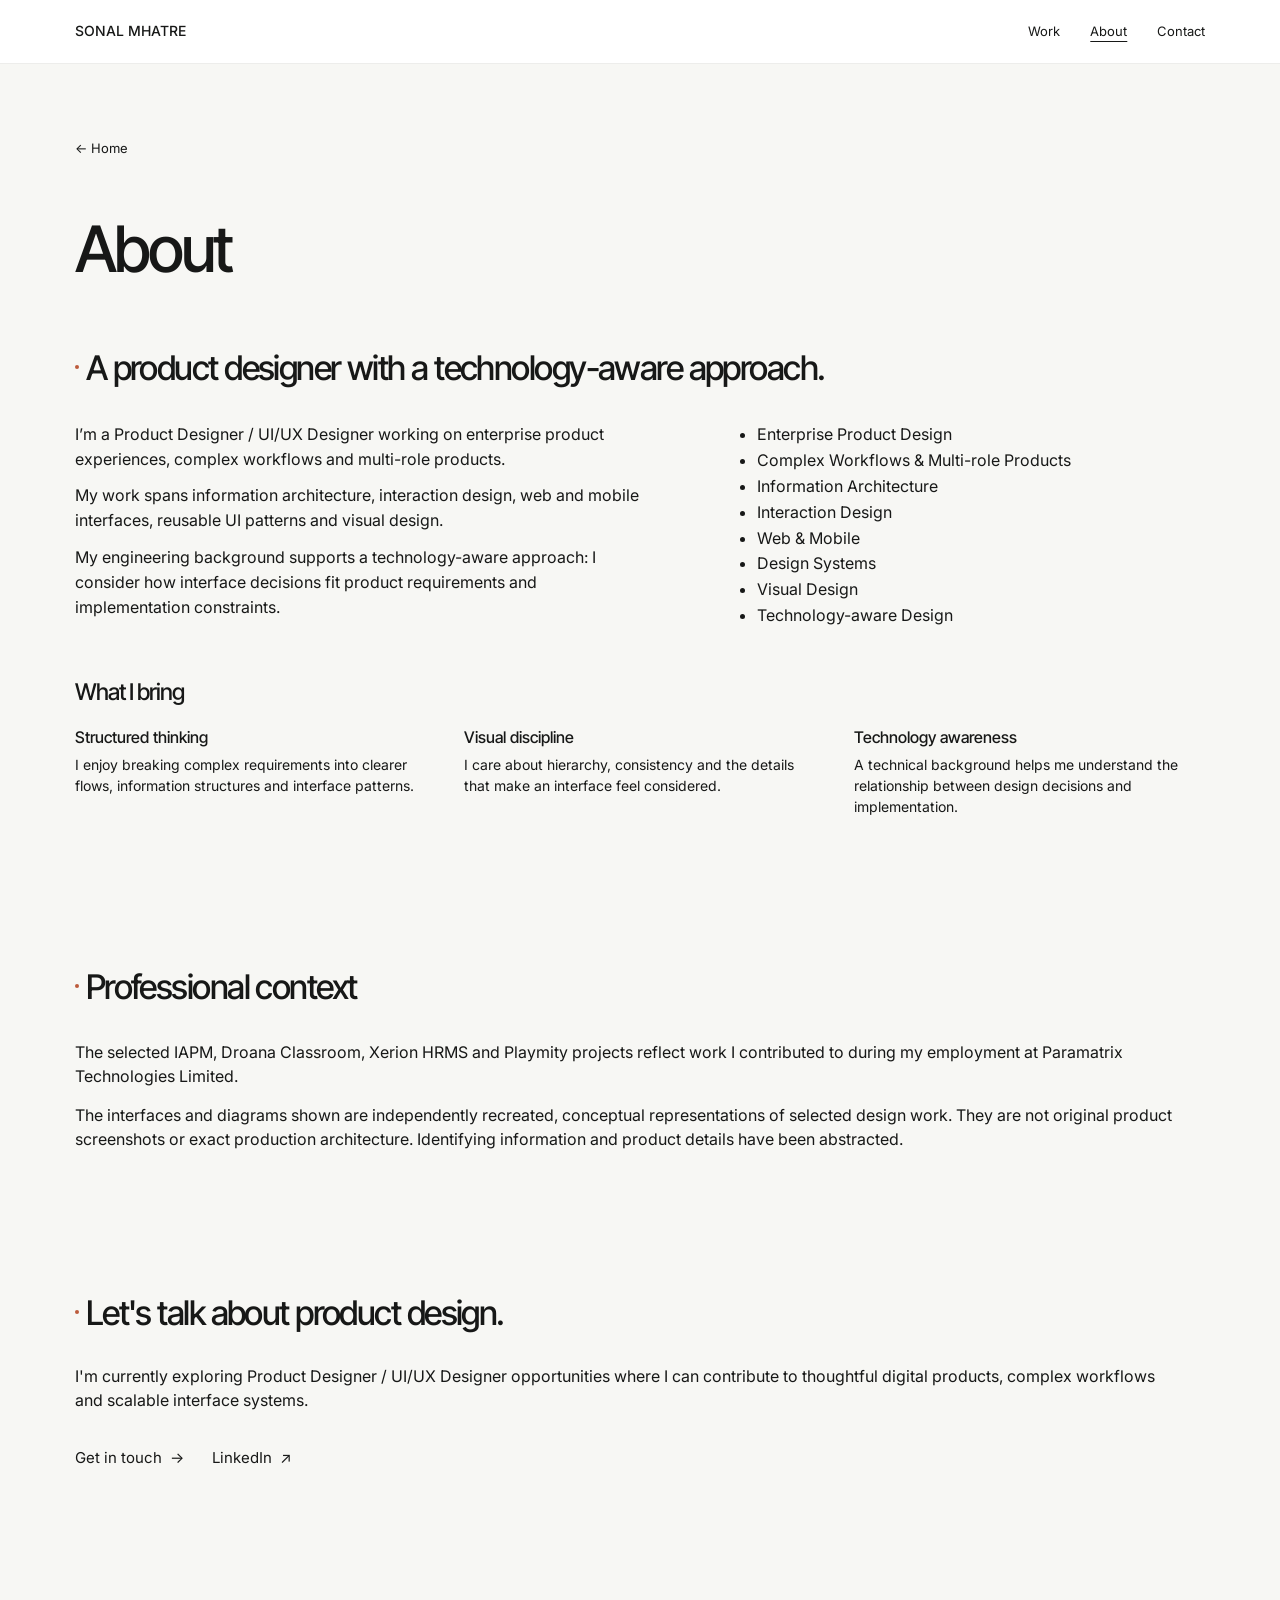
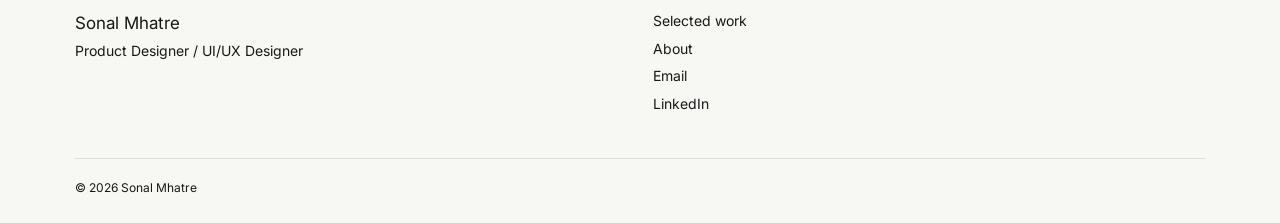
==== about/index.html @ ea8ea366 "Launch Sonal Mhatre Portfolio V1" ====
<!DOCTYPE html>

<html lang="en">
<head>
<meta charset="utf-8"/>
<meta content="width=device-width, initial-scale=1" name="viewport"/>
<meta content="#f7f7f4" name="theme-color"/>
<meta content="About Sonal Mhatre, Product Designer / UI/UX Designer working across enterprise workflows, web and mobile interfaces." name="description"/>
<title>About — Sonal Mhatre</title>
<link href="../css/styles.css" rel="stylesheet"/>
<script defer="" src="../js/script.js"></script>
</head>
<body>
<a class="skip-link" href="#main">Skip to main content</a>
<header class="site-header">
<div class="shell nav-shell">
<a aria-label="Sonal Mhatre — home" class="wordmark" href="../">SONAL MHATRE</a>
<button aria-controls="site-nav" aria-expanded="false" aria-label="Open navigation menu" class="menu-toggle">MENU</button>
<nav aria-label="Primary navigation" class="site-nav" id="site-nav">
<a href="../#work">Work</a>
<a aria-current="page" href="../about/">About</a>
<a href="../#contact">Contact</a>
</nav>
</div>
</header>
<main id="main"><div class="shell about-page"><a class="back-link" href="../">← Home</a><h1 class="about-page-title">About</h1><section aria-labelledby="about-title" class="section-about" id="about">
<h2 class="section-title" id="about-title">A product designer with a technology-aware approach.</h2>
<div class="about-columns">
<div class="about-statement"><p>I’m a Product Designer / UI/UX Designer working on enterprise product experiences, complex workflows and multi-role products.</p><p>My work spans information architecture, interaction design, web and mobile interfaces, reusable UI patterns and visual design.</p><p>My engineering background supports a technology-aware approach: I consider how interface decisions fit product requirements and implementation constraints.</p></div>
<ul class="specialisms"><li>Enterprise Product Design</li><li>Complex Workflows &amp; Multi-role Products</li><li>Information Architecture</li><li>Interaction Design</li><li>Web &amp; Mobile</li><li>Design Systems</li><li>Visual Design</li><li>Technology-aware Design</li></ul>
</div>
<div class="what-i-bring"><h3>What I bring</h3><div class="strengths"><div><h4>Structured thinking</h4><p>I enjoy breaking complex requirements into clearer flows, information structures and interface patterns.</p></div><div><h4>Visual discipline</h4><p>I care about hierarchy, consistency and the details that make an interface feel considered.</p></div><div><h4>Technology awareness</h4><p>A technical background helps me understand the relationship between design decisions and implementation.</p></div></div></div>
</section><section aria-labelledby="professional-context-title" class="section-about" id="professional-context"><h2 class="section-title" id="professional-context-title">Professional context</h2><p>The selected IAPM, Droana Classroom, Xerion HRMS and Playmity projects reflect work I contributed to during my employment at Paramatrix Technologies Limited.</p><p>The interfaces and diagrams shown are independently recreated, conceptual representations of selected design work. They are not original product screenshots or exact production architecture. Identifying information and product details have been abstracted.</p></section><section aria-labelledby="contact-title" class="section-contact" id="contact">
<h2 class="section-title" id="contact-title">Let's talk about product design.</h2>
<p>I'm currently exploring Product Designer / UI/UX Designer opportunities where I can contribute to thoughtful digital products, complex workflows and scalable interface systems.</p>
<div class="contact-actions"><a class="text-cta" href="mailto:sonalmhatre.design@gmail.com" aria-label="Get in touch by email with Sonal Mhatre">Get in touch <span aria-hidden="true">→</span></a><a class="text-cta" href="https://www.linkedin.com/in/sonalmhatre/" aria-label="Sonal Mhatre on LinkedIn">LinkedIn <span aria-hidden="true">↗</span></a></div>
</section></div></main><footer class="site-footer" id="footer">
<div class="shell footer-layout">
<div><a class="footer-name" href="../">Sonal Mhatre</a><p>Product Designer / UI/UX Designer</p></div>
<div class="footer-links"><a href="../#work">Selected work</a><a href="../about/">About</a><a href="mailto:sonalmhatre.design@gmail.com" aria-label="Email Sonal Mhatre">Email</a><a href="https://www.linkedin.com/in/sonalmhatre/" aria-label="Sonal Mhatre on LinkedIn">LinkedIn</a></div>
<p class="copyright">© 2026 Sonal Mhatre</p>
</div>
</footer>
</body></html>
---- css/styles.css ----
@font-face{font-family:"Inter";src:url("../assets/fonts/inter-variable.ttf") format("truetype");font-style:normal;font-weight:100 900;font-display:swap}
@font-face{font-family:"Inter Tight";src:url("../assets/fonts/inter-tight-variable.ttf") format("truetype");font-style:normal;font-weight:100 900;font-display:swap}
@font-face{font-family:"IBM Plex Mono";src:url("../assets/fonts/ibm-plex-mono-regular.ttf") format("truetype");font-style:normal;font-weight:400;font-display:swap}
/* Portfolio Shell V1 with approved portfolio font families. */
:root{--background:#f7f7f4;--ink:#171817;--muted:#686b68;--subtle:#686b68;--rule:#dedfda;--paper:#fff;--accent:#bc5b3c;--outer:120px;--width:1200px;--body:16px;--grid-columns:12;--grid-gutter:24px;--display:clamp(2.75rem,4vw,3.8rem)}
*,*::before,*::after{box-sizing:border-box}
html{scroll-behavior:smooth;scroll-padding-top:90px}
body{margin:0;color:var(--ink);background:var(--background);font-family:"Inter",Arial,"Helvetica Neue",sans-serif;font-size:var(--body);line-height:1.48;-webkit-font-smoothing:antialiased}
a{color:inherit;text-decoration:none}
a:hover{text-decoration:underline;text-underline-offset:.17em}
a:focus-visible,button:focus-visible{outline:3px solid #236fc4;outline-offset:4px}
button{font:inherit}
img{display:block;max-width:100%;height:auto}
h1,h2,h3,h4,p,figure,dl{margin-top:0}
h1,h2,h3,h4{font-family:"Inter Tight","Inter",Arial,sans-serif;line-height:1.13;font-weight:500;letter-spacing:-.046em}
.shell{width:min(calc(100% - 2*var(--outer)),var(--width));margin-inline:auto}
.skip-link{position:absolute;top:-100px;left:16px;z-index:1000;padding:12px 18px;background:var(--ink);color:white}.skip-link:focus{top:10px}
.site-header{background:#fff;border-bottom:1px solid #ededeb}
.nav-shell{min-height:63px;display:flex;align-items:center;justify-content:space-between;gap:30px}
.wordmark{font-size:14px;font-weight:500;letter-spacing:0;white-space:nowrap}
.site-nav{display:flex;align-items:center;gap:30px;font-size:13px}
.menu-toggle{display:none;border:0;background:none;cursor:pointer;color:var(--ink);font-size:14px}
.eyebrow,.project-type,.project-index,.figure-caption,.public-safe,.section-marker,.diagram-kicker,.case-meta dt,.project-meta dt{font-family:"IBM Plex Mono",ui-monospace,SFMono-Regular,Consolas,"Liberation Mono",monospace;letter-spacing:.06em}
.eyebrow{font-size:11px;color:var(--muted);margin-bottom:22px}
.homepage-hero{padding:126px 0 122px}
.homepage-hero h1{font-size:clamp(45px,4.7vw,69px);line-height:1.08;max-width:1030px;margin:0 0 28px}
.hero-description{max-width:735px;font-size:clamp(19px,1.55vw,23px);line-height:1.45;letter-spacing:-.016em;margin:0 0 36px}
.text-cta{display:inline-flex;align-items:center;gap:8px;font-size:15px;border-bottom:1px solid transparent;padding-bottom:3px}
.text-cta:hover{border-color:currentColor;text-decoration:none}
.section-title{position:relative;font-size:clamp(28px,2.65vw,38px);margin:0 0 36px;padding-left:11px}
.section-title::before{content:"";position:absolute;left:0;top:.49em;width:4px;height:4px;background:var(--accent);border-radius:50%}
.selected-work{padding-bottom:0}
.project{margin-bottom:110px;scroll-margin-top:80px}
.project-index{display:block;font-size:11px;color:var(--subtle);margin:0 0 19px}
.project-name{font-size:clamp(38px,4.2vw,58px);line-height:1.04;letter-spacing:-.046em;margin:0 0 9px}
.project-name a:hover{text-decoration:none;opacity:.72}
.project-subtitle{font-size:19px;margin:0 0 28px}
.project-type{font-size:12px;margin:0 0 34px}
.project-meta{display:flex;gap:35px;margin:0 0 25px;flex-wrap:wrap}
.project-meta div{min-width:110px}
.project-meta dt{color:var(--subtle);text-transform:uppercase;font-size:10px;margin-bottom:6px}
.project-meta dd{margin:0;font-size:13px}
.project-visual{display:flex;width:100%;min-height:420px;aspect-ratio:1200/672;justify-content:center;align-items:center;overflow:hidden;border:1px solid #dadcd8;border-radius:9px;background:#fff}
.project-visual:hover{text-decoration:none;border-color:#aeb1aa}
.project-visual img{width:100%;height:100%;object-fit:contain}
.asset-awaiting{display:flex;flex-direction:column;align-items:center;justify-content:center;padding:30px;gap:9px;text-align:center;background:#fff;align-self:stretch;flex:1;color:#757a76}
.asset-awaiting>span{font-size:11px;font-family:"IBM Plex Mono",ui-monospace,SFMono-Regular,Consolas,monospace;letter-spacing:.08em}
.asset-awaiting strong{font-size:16px;font-weight:400;color:#4d514d}
.asset-awaiting small{font-size:13px}
.figure-caption{font-size:11px;color:var(--subtle);margin:15px 0 0}
.public-safe{font-size:10px;color:var(--muted);margin:7px 0 0}
.section-supporting{padding:8px 0 125px}
.section-supporting .section-title{margin-bottom:21px}
.section-lede{font-size:17px;margin-bottom:55px}
.supporting-items{display:grid;gap:18px;max-width:670px}
.supporting-items h3{font-size:30px;margin:0 0 9px;letter-spacing:-.04em}
.supporting-items p{font-size:17px;line-height:1.5;margin:0}
.section-about{padding:5px 0 116px}
.section-about .section-title{margin-bottom:35px}
.about-columns{display:grid;grid-template-columns:1.1fr .9fr;gap:90px}
.about-statement{max-width:585px}
.about-statement p{font-size:16px;line-height:1.55;margin-bottom:12px}
.specialisms{margin:0;padding-left:20px;font-size:16px;line-height:1.62}
.what-i-bring{margin-top:48px}
.what-i-bring>h3{font-size:23px;margin-bottom:23px}
.strengths{display:grid;grid-template-columns:repeat(3,minmax(0,1fr));gap:38px}
.strengths h4{font-size:16px;letter-spacing:0;margin-bottom:7px}
.strengths p{font-size:14px;line-height:1.5;margin:0}
.section-contact{padding:10px 0 124px}
.section-contact .section-title{margin-bottom:32px}
.section-contact>p{max-width:1080px;font-size:16px;line-height:1.5}
.contact-pending{margin-top:20px;color:var(--muted);font-size:14px!important}
.site-footer{padding:5px 0 27px}
.footer-layout{display:grid;grid-template-columns:1fr 1fr;gap:12px 25px}
.footer-name{font-size:17px}
.footer-layout p{font-size:14px;margin:5px 0 0}
.footer-links{display:flex;flex-direction:column;gap:7px;align-items:flex-start;font-size:14px}
.copyright{grid-column:1/-1;border-top:1px solid var(--rule);margin:31px 0 0!important;padding-top:20px;font-size:12px!important}
/* Case study: nine-section sequence and documented public-safe representations */
.case-shell{max-width:1200px}
.back-link{display:inline-flex;font-size:13px;margin:35px 0 45px}
.case-header .eyebrow{margin-bottom:15px}
.case-header h1{font-size:clamp(56px,7vw,90px);margin:0 0 20px}
.case-deck{font-size:clamp(21px,2vw,29px);margin:0 0 44px}
.case-meta{display:grid;grid-template-columns:.65fr 2fr .65fr 1fr 1.75fr;gap:18px;margin:0 0 32px}
.case-meta dt{font-size:11px;text-transform:uppercase;color:var(--muted);margin:0 0 8px}
.case-meta dd{margin:0;font-size:14px}
.confidential-disclosure{font-size:16px;max-width:830px;line-height:1.58;margin:0 0 42px}
.case-lead-image,.case-selected-image{background:#fff;border:1px solid #d9dcd8;border-radius:9px;overflow:hidden;margin:0}
.case-lead-image img,.case-selected-image img{width:100%;height:auto}
.case-lead-image figcaption,.case-selected-image figcaption{padding:11px 19px 15px;border-top:1px solid #ebedec;font:11px/1.5 "IBM Plex Mono",ui-monospace,Consolas,monospace;color:var(--muted)}
.case-sections{padding-top:20px}
.case-section{padding-top:107px;scroll-margin-top:55px}
.section-marker{font-size:12px;color:var(--subtle);margin-bottom:25px}
.case-section>h2{font-size:clamp(31px,3vw,45px);max-width:1120px;margin-bottom:24px}
.case-section>p{font-size:17px;line-height:1.61;max-width:1090px;margin-bottom:14px}
.concept-diagram{margin:42px 0 0;border:1px solid var(--rule);border-radius:9px;background:#fff;padding:30px 32px 0;overflow:hidden}
.diagram-kicker{font-size:12px;color:#3074be;margin-bottom:8px}
.concept-diagram h3{font-size:23px;letter-spacing:-.03em;margin-bottom:25px}
.concept-diagram>p{font-size:15px;color:#484c48}
.concept-diagram figcaption{font-size:11px;color:var(--muted);font-family:"IBM Plex Mono",ui-monospace,Consolas,monospace;line-height:1.5;margin:32px -32px 0;padding:14px 32px;border-top:1px solid var(--rule)}
.process-track{display:grid;grid-template-columns:repeat(5,minmax(0,1fr));gap:17px;padding:55px 6px 60px}
.process-track.four{grid-template-columns:repeat(4,minmax(0,1fr))}
.process-track span{position:relative;display:flex;align-items:center;justify-content:center;min-height:78px;border-radius:7px;background:#f6f8f9;border:1px solid #dae0e2;padding:10px;text-align:center;font-size:15px}
.process-track span:not(:last-child)::after{content:'→';position:absolute;left:calc(100% + 4px);color:#8e9595}
.process-track span:last-child{background:#eef5fc;border-color:#80b4ec;color:#2d6dab}
.complexity-grid{display:grid;grid-template-columns:repeat(3,minmax(0,1fr));gap:12px;margin:36px auto;max-width:850px}
.complexity-grid div{border:1px solid #dce1e4;background:#fbfcfd;padding:22px 16px;min-height:100px;display:flex;flex-direction:column;align-items:center;justify-content:center;text-align:center;gap:6px}
.complexity-grid b{font-size:17px;font-weight:500}.complexity-grid small{font-size:13px;color:var(--muted)}
.approach-steps{padding:32px 0 55px;display:grid;grid-template-columns:repeat(6,minmax(0,1fr));gap:10px;list-style:none;counter-reset:step}
.approach-steps li{border-top:1px solid var(--rule);padding-top:14px;font-size:14px;counter-increment:step}
.approach-steps li::before{display:block;content:counter(step,decimal-leading-zero);font:14px "IBM Plex Mono",ui-monospace,Consolas,monospace;color:#3176c4;margin-bottom:25px}
.access-model{display:grid;grid-template-columns:repeat(4,1fr);gap:12px;margin:26px 0 0}
.access-model span{padding:15px;border:1px solid #d6dce0;text-align:center;background:#f8fafb}
.diagram-small{font-size:14px}
.decision-grid{display:grid;grid-template-columns:1fr 1fr;column-gap:70px;row-gap:55px;padding-top:20px}
.decision-grid>div{border-top:1px solid var(--rule);padding-top:18px}
.decision-grid>div>span{color:var(--muted);font:13px "IBM Plex Mono",ui-monospace,Consolas,monospace}
.decision-grid h3{font-size:26px;margin:16px 0 25px}
.decision-grid p{font-size:16px;line-height:1.6;margin:0 0 14px}.decision-grid b{font-weight:600}
.source-note{font-size:13px!important;color:var(--muted);margin-top:23px!important}
.system-list{border:1px solid var(--rule);margin-top:36px;background:#fff}
.system-list div{display:flex;align-items:center;justify-content:space-between;gap:24px;padding:32px 35px;border-bottom:1px solid var(--rule)}
.system-list div:last-child{border-bottom:0}
.system-list b{font-size:21px;font-weight:500}.system-list span{font-size:15px;color:var(--muted)}
.case-selected-image{margin-top:36px}
.annotations{margin-top:26px}.annotations h3{font-size:23px}.annotations ol{line-height:1.9;padding-left:22px}
.reflection-grid{display:grid;grid-template-columns:repeat(3,1fr);gap:48px;margin-top:40px}
.reflection-grid h3{font-size:23px;line-height:1.25;margin-bottom:20px}.reflection-grid p{font-size:16px;line-height:1.55}
.case-next{display:flex;justify-content:space-between;gap:22px;margin:120px 0;padding:27px 0;border-top:1px solid var(--rule);font-size:15px}
/* Page routes that intentionally hold non-public projects until source assets are cleared */
.preview-shell{padding-bottom:140px;min-height:75vh}
.preview-shell .eyebrow{margin-top:50px}
.preview-shell h1{font-size:clamp(50px,6vw,85px);margin-bottom:23px}
.preview-deck{font-size:24px;line-height:1.38;max-width:770px;margin-bottom:36px}
.preview-placeholder{height:clamp(280px,48vw,620px);display:flex;flex-direction:column;align-items:center;justify-content:center;gap:8px;border:1px solid var(--rule);background:#fff;border-radius:9px;margin:45px 0 55px;text-align:center;padding:30px}
.preview-placeholder span{font:12px "IBM Plex Mono",ui-monospace,Consolas,monospace;color:var(--muted);letter-spacing:.06em}
.preview-placeholder p{color:var(--muted);font-size:15px}
.preview-shell>h2,.supporting-page section h2{font-size:32px;margin-bottom:20px}
.preview-shell>p{max-width:850px;font-size:17px}
.preview-shell>.text-cta{margin-top:30px}
.supporting-page section{padding:50px 0;border-top:1px solid var(--rule)}
.about-page{padding:40px 0 0}
.about-page .section-about{padding-top:35px}
@media(max-width:1100px){:root{--outer:24px;--grid-columns:8;--grid-gutter:20px}.homepage-hero{padding:110px 0}.project-visual{min-height:0}.project{margin-bottom:95px}.case-meta{grid-template-columns:repeat(3,minmax(0,1fr))}.process-track{gap:8px}.process-track span{font-size:13px}}
@media(max-width:800px){.site-nav{gap:19px;font-size:12px}.about-columns{gap:35px}.section-supporting{padding-bottom:95px}.strengths{gap:26px}.case-section{padding-top:88px}.concept-diagram{padding:25px 24px 0}.concept-diagram figcaption{margin-inline:-24px;padding-inline:24px}.decision-grid{gap:30px}.reflection-grid{gap:20px}}
@media(max-width:640px){
 :root{--outer:20px;--body:15px;--grid-columns:4;--grid-gutter:12px}
 html{scroll-padding-top:72px}
 .nav-shell{min-height:55px}
 .wordmark{font-size:14px}
 .menu-toggle{display:block;padding:8px 0}
 .site-nav{display:none;position:absolute;z-index:20;left:0;right:0;top:55px;padding:15px 20px 19px;flex-direction:column;align-items:flex-start;gap:19px;background:#fff;border-bottom:1px solid var(--rule);box-shadow:0 10px 18px #00000009;font-size:16px}
 .site-nav.is-open{display:flex}
 .homepage-hero{padding:64px 0 76px}
 .homepage-hero h1{font-size:clamp(37px,10.1vw,46px);line-height:1.07;letter-spacing:-.05em;margin-bottom:24px}
 .eyebrow{font-size:10px;margin-bottom:20px}
 .hero-description{font-size:18px;line-height:1.45;margin-bottom:32px}
 .text-cta{font-size:15px}
 .section-title{font-size:30px;margin-bottom:51px}
 .project{margin-bottom:76px}
 .project-index{margin-bottom:21px}
 .project-name{font-size:43px;margin-bottom:12px}
 .project-subtitle{font-size:19px;margin-bottom:26px}
 .project-type{font-size:11px;margin-bottom:26px}
 .project-meta{display:grid;grid-template-columns:1fr;gap:22px;margin-bottom:34px}
 .project-meta div{min-width:0}
 .project-meta dt{margin-bottom:9px}
 .project-meta dd{font-size:15px}
 .project-visual{aspect-ratio:350/197;border-radius:8px;min-height:195px}
 .project-visual img{object-fit:contain}
 .asset-awaiting{padding:13px;gap:5px}.asset-awaiting>span{font-size:9px}.asset-awaiting strong{font-size:13px}.asset-awaiting small{font-size:11px}
 .figure-caption{font-size:10px;margin-top:10px}.public-safe{font-size:9px}
 .section-supporting{padding:0 0 82px}
 .section-supporting .section-title{margin-bottom:20px}.section-lede{font-size:15px;margin-bottom:34px}
 .supporting-items h3{font-size:29px}.supporting-items p{font-size:15px}
 .section-about{padding-bottom:82px}
 .section-about .section-title{font-size:29px;margin-bottom:27px}
 .about-columns{display:block}.about-statement p{font-size:15px}.specialisms{padding-left:20px;margin-top:29px;font-size:15px}
 .what-i-bring{margin-top:34px}.strengths{grid-template-columns:1fr;gap:25px}
 .section-contact{padding:0 0 90px}.section-contact>p{font-size:15px}.footer-layout{grid-template-columns:1fr 1fr}.footer-layout p,.footer-links{font-size:12px}
 .back-link{margin:22px 0 46px}
 .case-header h1{font-size:59px}.case-deck{font-size:21px;margin-bottom:28px}
 .case-meta{grid-template-columns:1fr 1fr;gap:20px}.case-meta dd{font-size:13px}.confidential-disclosure{font-size:14px}
 .case-lead-image figcaption,.case-selected-image figcaption{font-size:10px;padding:10px}
 .case-section{padding-top:78px}.case-section>h2{font-size:30px;margin-bottom:20px}.case-section>p{font-size:15px}
 .concept-diagram{margin-top:28px;padding:20px 17px 0}.concept-diagram h3{font-size:20px}.concept-diagram figcaption{margin-inline:-17px;padding-inline:17px}
 .process-track,.process-track.four{grid-template-columns:1fr 1fr;gap:12px;padding:18px 0 20px}.process-track span{min-height:70px}.process-track span:not(:last-child)::after{display:none}
 .complexity-grid{grid-template-columns:1fr 1fr;gap:8px}.complexity-grid div{min-height:105px;padding:14px 9px}.complexity-grid b{font-size:14px}.complexity-grid small{font-size:12px}
 .approach-steps{grid-template-columns:1fr 1fr;gap:16px}.access-model{grid-template-columns:1fr 1fr}
 .decision-grid{grid-template-columns:1fr;gap:35px}.decision-grid h3{font-size:24px}.decision-grid p{font-size:15px}
 .system-list div{padding:24px 18px;align-items:flex-start;flex-direction:column;gap:9px}.system-list b{font-size:19px}
 .reflection-grid{grid-template-columns:1fr;gap:28px}.reflection-grid h3{font-size:22px;margin-bottom:12px}
 .case-next{margin:75px 0;flex-wrap:wrap}
 .preview-shell{padding-bottom:90px}.preview-shell h1{font-size:47px}.preview-deck{font-size:20px}.preview-placeholder{height:270px}
}
@media(prefers-reduced-motion:reduce){html{scroll-behavior:auto}}
.about-page-title{font-size:clamp(44px,5vw,70px);margin:10px 0 28px}

/* Alignment revision: exact reference margins with continuous interpolation. */
@media(min-width:1101px){:root{--outer:clamp(24px,calc(28.32vw - 287.8px),120px)}}
.project-meta{gap:24px 40px}
.case-meta{grid-template-columns:.65fr 1.8fr .6fr 1fr 1.6fr}
.image-detail-link{display:inline-block;margin-top:12px;font-size:13px;text-decoration:underline;text-underline-offset:4px}

.visual-xerion-hrms{aspect-ratio:16/9;min-height:0}
.overview-visual{margin:45px 0 55px;background:white;border:1px solid var(--rule);border-radius:9px;overflow:hidden}
.overview-visual>a{display:flex;justify-content:center}
.overview-visual img{height:auto;max-width:100%}

.overview-visual figcaption{padding:16px 20px;border-top:1px solid var(--rule);font:11px/1.6 "IBM Plex Mono",ui-monospace,Consolas,monospace;color:var(--muted)}
.site-nav a[aria-current="page"]{text-decoration:underline;text-underline-offset:5px}
@media(max-width:1100px){.case-meta{grid-template-columns:repeat(3,minmax(0,1fr))}}
@media(max-width:640px){
 .case-meta{grid-template-columns:repeat(2,minmax(0,1fr))}
 /* Preserve the complete portrait and provide a useful reading scale. */
 
 .project-visual.visual-xerion-hrms{min-height:0}
 .project-visual img{max-height:100%}
 .project-meta{gap:22px}
}
/* Mobile links remain available if JavaScript is disabled. */
@media(max-width:640px){html:not(.js-enabled) .site-nav{display:flex;position:static;box-shadow:none}html:not(.js-enabled) .nav-shell{flex-wrap:wrap}html:not(.js-enabled) .menu-toggle{display:none}}

/* Original Figma PNGs include their own corners and presentation frames.
   Let intrinsic image ratios determine height; inset protects all source edges. */
.project-visual.interface-frame,
.overview-visual,
.case-lead-image,
.case-selected-image{overflow:visible;border-radius:0;background:var(--paper)}
.project-visual.interface-frame{display:block;aspect-ratio:auto;min-height:0;height:auto;padding:clamp(8px,1.1vw,16px)}
.project-visual.interface-frame img,
.overview-visual img,
.case-lead-image img,
.case-selected-image img{display:block;width:100%;height:auto;max-width:100%;max-height:none;object-fit:contain;margin-inline:auto}
.overview-visual>a{display:block;padding:clamp(8px,1.1vw,16px)}
.case-lead-image,.case-selected-image{padding:clamp(8px,1.1vw,16px)}
.case-lead-image figcaption,.case-selected-image figcaption{margin-top:12px;padding-inline:0}

/* Final homepage review: image exports already contain their presentation frame. */
.homepage .project-visual.interface-frame{border:0;padding:0;background:transparent;overflow:visible}
.homepage .project-visual.interface-frame img{width:100%;height:auto;object-fit:contain}
.project-actions,.contact-actions{display:flex;align-items:center;flex-wrap:wrap;gap:12px 28px;margin-top:18px}
.project-actions .image-detail-link{margin-top:0}
.project-actions a,.contact-actions a{min-height:44px;display:inline-flex;align-items:center}
.contact-actions{margin-top:26px}
.shell>*{min-width:0}
.figure-caption,.project-actions a,.contact-actions a{overflow-wrap:anywhere}
@media(max-width:640px){.project-actions{gap:4px 20px}.contact-actions{gap:8px 24px}}
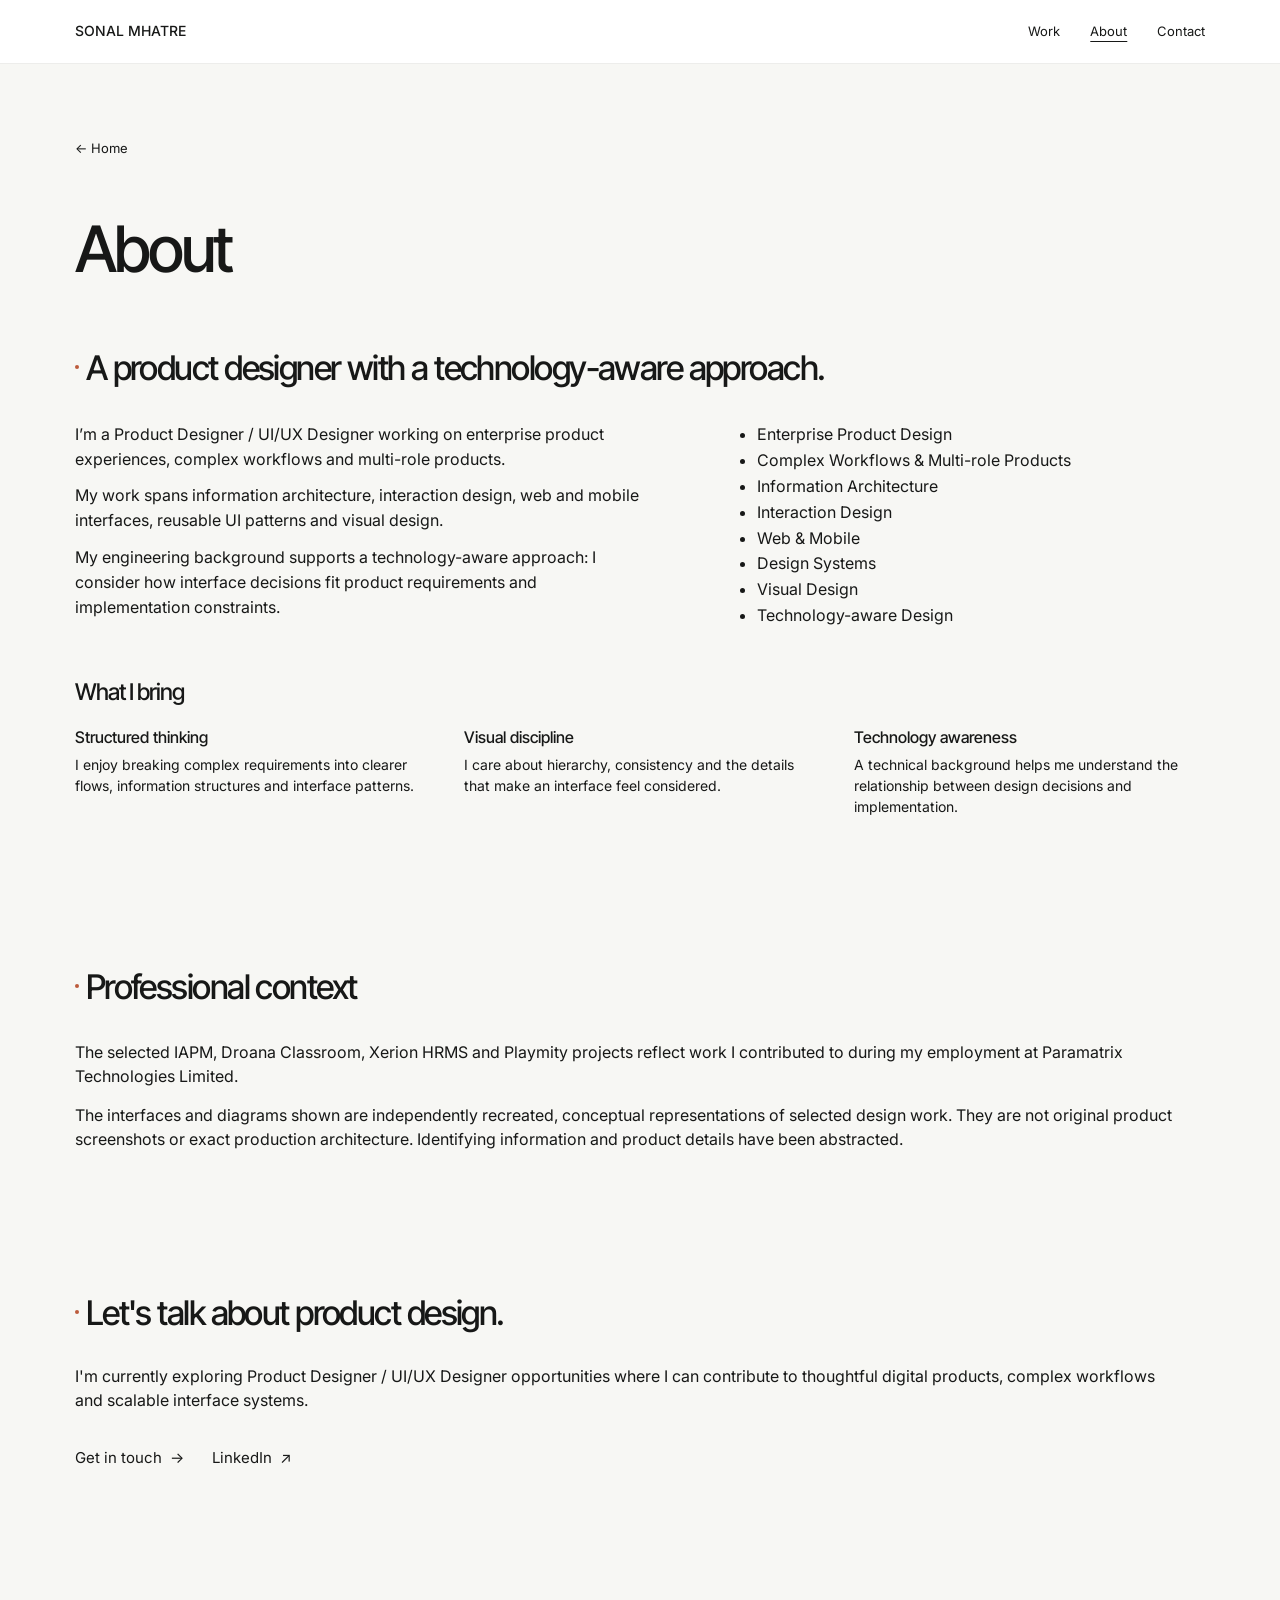
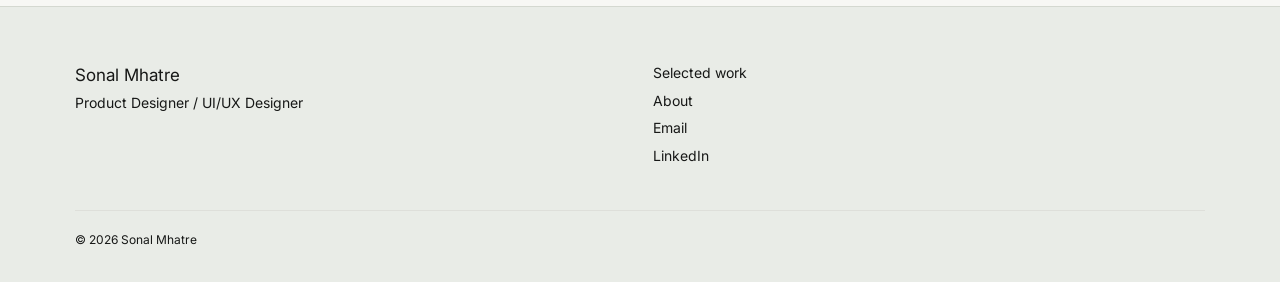
==== commit ddca48b9: "Add technical SEO and sitemap to portfolio" ====
--- a/about/index.html
+++ b/about/index.html
@@ -6,9 +6,10 @@
 <meta content="width=device-width, initial-scale=1" name="viewport"/>
 <meta content="#f7f7f4" name="theme-color"/>
 <meta content="About Sonal Mhatre, Product Designer / UI/UX Designer working across enterprise workflows, web and mobile interfaces." name="description"/>
-<title>About — Sonal Mhatre</title>
+<title>About Sonal Mhatre | Product Designer &amp; UI/UX Designer</title>
 <link href="../css/styles.css" rel="stylesheet"/>
 <script defer="" src="../js/script.js"></script>
+<link rel="canonical" href="https://sonalnmhatre.github.io/about/"/>
 </head>
 <body>
 <a class="skip-link" href="#main">Skip to main content</a>
--- a/css/styles.css
+++ b/css/styles.css
@@ -70,7 +70,7 @@
 .section-contact .section-title{margin-bottom:32px}
 .section-contact>p{max-width:1080px;font-size:16px;line-height:1.5}
 .contact-pending{margin-top:20px;color:var(--muted);font-size:14px!important}
-.site-footer{padding:5px 0 27px}
+.site-footer{background:#e9ece7;border-top:1px solid #d4d8d0;padding:56px 0 34px}
 .footer-layout{display:grid;grid-template-columns:1fr 1fr;gap:12px 25px}
 .footer-name{font-size:17px}
 .footer-layout p{font-size:14px;margin:5px 0 0}
@@ -247,3 +247,18 @@
 .shell>*{min-width:0}
 .figure-caption,.project-actions a,.contact-actions a{overflow-wrap:anywhere}
 @media(max-width:640px){.project-actions{gap:4px 20px}.contact-actions{gap:8px 24px}}
+
+/* Approved footer spacing at the existing mobile breakpoint. */
+@media(max-width:640px){.site-footer{padding:40px 0 28px}}
+
+
+/* Shared full-case-study opening: design focus and factual contribution boundaries. */
+.case-focus{display:grid;grid-template-columns:minmax(0,1.2fr) minmax(0,.8fr);gap:clamp(28px,5vw,82px);padding:clamp(28px,4.8vw,60px) 0;border-top:1px solid var(--rule);border-bottom:1px solid var(--rule);margin:22px 0 8px}
+.case-focus-label{display:block;color:#3176c4;font:11px/1.4 "IBM Plex Mono",ui-monospace,monospace;letter-spacing:.06em;margin-bottom:20px}
+.case-focus-intro h2{font-size:clamp(31px,3.9vw,49px);font-weight:500;line-height:1.13;letter-spacing:-.04em;max-width:700px;margin:0 0 22px}
+.case-focus-intro p{font-size:17px;line-height:1.65;max-width:670px;color:var(--ink);margin:0}
+.case-focus-ownership{border-left:1px solid var(--rule);padding-left:clamp(24px,3.5vw,50px)}
+.case-focus-ownership p{font-size:15px;line-height:1.6;margin:0 0 22px;color:var(--muted)}
+.case-focus-ownership strong{font-size:15px;color:var(--ink);font-weight:600}
+.case-focus-ownership .image-detail-link{margin-top:0}
+@media(max-width:750px){.case-focus{grid-template-columns:1fr;gap:26px}.case-focus-ownership{border-left:0;border-top:1px solid var(--rule);padding-left:0;padding-top:26px}.case-focus-intro p{font-size:15px}}
